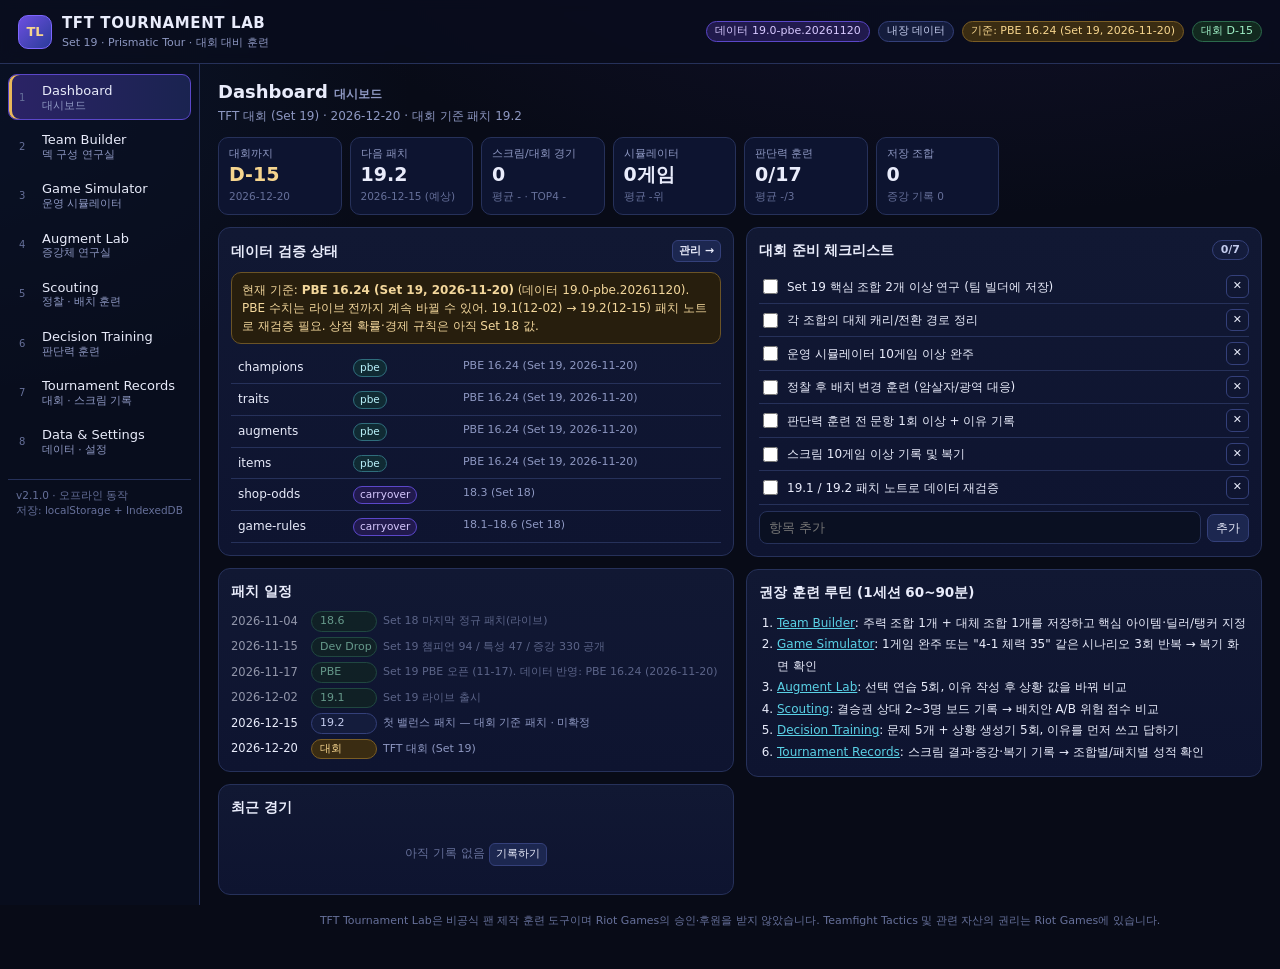
==== index.html @ d7beae6e "Add TFT Tournament Lab (Set 19) as an installable PWA Offline-first practice suite for a late-Decemb" ====
<!doctype html>
<html lang="ko">
<head>
<meta charset="utf-8" />
<meta name="viewport" content="width=device-width,initial-scale=1" />
<meta name="theme-color" content="#080b17" />
<meta name="description" content="TFT Set 19 Prismatic Tour 대회 대비 개인 훈련 프로그램 — 팀 빌더, 운영 시뮬레이터, 증강 연구, 정찰, 판단력 훈련, 대회 기록" />
<title>TFT Tournament Lab · Set 19</title>
<link rel="manifest" href="manifest.webmanifest" />
<link rel="icon" type="image/png" sizes="32x32" href="icons/favicon-32.png" />
<link rel="icon" type="image/png" sizes="192x192" href="icons/icon-192.png" />
<link rel="apple-touch-icon" href="icons/apple-touch-icon.png" />
<meta name="mobile-web-app-capable" content="yes" />
<meta name="apple-mobile-web-app-capable" content="yes" />
<meta name="apple-mobile-web-app-status-bar-style" content="black-translucent" />
<meta name="apple-mobile-web-app-title" content="TFT Lab" />
<meta name="application-name" content="TFT Lab" />
<link rel="stylesheet" href="css/app.css" />
</head>
<body>
<header class="app-header">
  <div class="brand"><div class="logo">TL</div><div><h1>TFT TOURNAMENT LAB</h1><small>Set 19 · Prismatic Tour · 대회 대비 훈련</small></div></div>
  <div class="row nw" style="gap:8px"><div class="hdr-status" id="hdrStatus"></div><button class="sm gold hide" id="installBtn" title="홈 화면/데스크톱에 앱으로 설치">⬇ 앱 설치</button></div>
</header>
<div class="layout-root">
  <nav class="side" id="nav" aria-label="주요 메뉴">
    <button data-view="dashboard" class="active"><span class="n">1</span><span class="t">Dashboard<small>대시보드</small></span></button>
    <button data-view="builder"><span class="n">2</span><span class="t">Team Builder<small>덱 구성 연구실</small></span></button>
    <button data-view="sim"><span class="n">3</span><span class="t">Game Simulator<small>운영 시뮬레이터</small></span></button>
    <button data-view="augments"><span class="n">4</span><span class="t">Augment Lab<small>증강체 연구실</small></span></button>
    <button data-view="scout"><span class="n">5</span><span class="t">Scouting<small>정찰 · 배치 훈련</small></span></button>
    <button data-view="drill"><span class="n">6</span><span class="t">Decision Training<small>판단력 훈련</small></span></button>
    <button data-view="records"><span class="n">7</span><span class="t">Tournament Records<small>대회 · 스크림 기록</small></span></button>
    <button data-view="settings"><span class="n">8</span><span class="t">Data &amp; Settings<small>데이터 · 설정</small></span></button>
    <div class="navfoot" id="navFoot"></div>
  </nav>
  <main id="main">
    <noscript><div class="notice red">이 프로그램은 JavaScript가 필요해. 브라우저에서 JavaScript를 켜 줘.</div></noscript>
    <div id="bootMsg" class="notice blue">데이터를 불러오는 중…</div>
    <section id="view-dashboard" class="view active"></section>
    <section id="view-builder" class="view"></section>
    <section id="view-sim" class="view"></section>
    <section id="view-augments" class="view"></section>
    <section id="view-scout" class="view"></section>
    <section id="view-drill" class="view"></section>
    <section id="view-records" class="view"></section>
    <section id="view-settings" class="view"></section>
    <footer class="foot">TFT Tournament Lab은 비공식 팬 제작 훈련 도구이며 Riot Games의 승인·후원을 받지 않았습니다. Teamfight Tactics 및 관련 자산의 권리는 Riot Games에 있습니다.</footer>
  </main>
</div>
<div class="modal-back" id="modal" role="dialog" aria-modal="true" aria-labelledby="modalTitle">
  <div class="modal"><div class="row between"><h3 id="modalTitle">안내</h3><button class="sm" id="modalClose" aria-label="닫기">닫기</button></div><div id="modalBody" style="margin-top:10px"></div><div id="modalFoot" class="row" style="justify-content:flex-end;margin-top:12px"></div></div>
</div>
<div id="toasts" aria-live="polite"></div>
<script src="data/bundle.js"></script>
<script src="js/core.js"></script>
<script src="js/dashboard.js"></script>
<script src="js/builder.js"></script>
<script src="js/sim.js"></script>
<script src="js/augments.js"></script>
<script src="js/scout.js"></script>
<script src="js/drill.js"></script>
<script src="js/records.js"></script>
<script src="js/settings.js"></script>
<script src="js/app.js"></script>
</body>
</html>
---- css/app.css ----
/* TFT Tournament Lab · Set 19 — dark navy/purple, gold accent. No external fonts (offline). */
:root{
  --bg:#080b17;--bg2:#0d1226;--panel:#111833;--panel2:#16203f;--panel3:#1c2750;
  --line:#26315a;--line2:#34407a;--text:#e9ecfb;--muted:#8e98c2;--dim:#66709a;
  --gold:#e8b85a;--gold2:#f6d58e;--goldbg:#3a2c12;--purple:#9b7cff;--purple2:#6d4fe0;--cyan:#5ad1e6;
  --green:#5fd39a;--red:#f07a87;--orange:#f2a65a;
  --bronze:#b07a4a;--silver:#a9b6cc;--tgold:#e8b85a;--prism:#c79bff;
  --c1:#9aa4b8;--c2:#3fbf75;--c3:#3d8fe0;--c4:#b05ce8;--c5:#e8b85a;--c7:#ff6f91;
  --radius:12px;--shadow:0 10px 30px #0008;
}
*{box-sizing:border-box}
html,body{margin:0}
body{background:radial-gradient(1200px 600px at 75% -15%,#2a1f5a55 0%,transparent 60%),radial-gradient(900px 500px at -10% 10%,#14306055 0%,transparent 60%),var(--bg);color:var(--text);font:13px/1.5 system-ui,-apple-system,"Segoe UI","Malgun Gothic","Apple SD Gothic Neo","Noto Sans KR",sans-serif;min-height:100vh}
a{color:var(--cyan)}
button,input,select,textarea{font:inherit;color:inherit}
button{cursor:pointer;border:1px solid var(--line2);background:var(--panel3);color:var(--text);padding:7px 11px;border-radius:9px;transition:background .12s,border-color .12s}
button:hover{border-color:#5a68b0;background:#24305e}
button:focus-visible,input:focus-visible,select:focus-visible,textarea:focus-visible,.hex:focus-visible{outline:2px solid var(--cyan);outline-offset:1px}
button.primary{background:linear-gradient(135deg,#5b3fd0,#3a4ab8);border-color:#7d66ff}
button.gold{background:linear-gradient(135deg,#8a6420,#b48a30);border-color:#d6aa55;color:#fff6dc}
button.danger{background:#3a1a28;border-color:#7a3448;color:#ffc2cb}
button.ghost{background:transparent}
button.sm{padding:4px 8px;font-size:12px;border-radius:7px}
button.xs{padding:2px 6px;font-size:11px;border-radius:6px}
button:disabled{opacity:.4;cursor:not-allowed}
button.on{border-color:var(--gold);color:var(--gold2);background:var(--goldbg)}
input,select,textarea{background:#0a1022;border:1px solid var(--line);border-radius:8px;padding:6px 9px;min-width:0}
input[type=checkbox],input[type=radio]{width:15px;height:15px;accent-color:var(--purple)}
textarea{width:100%;resize:vertical}
label{color:var(--muted);font-size:12px}
h1,h2,h3,h4{margin:0}
.app-header{display:flex;align-items:center;justify-content:space-between;gap:12px;padding:12px 18px;border-bottom:1px solid var(--line);background:#090d1dcc;position:sticky;top:0;z-index:20;backdrop-filter:blur(6px)}
.brand{display:flex;align-items:center;gap:10px}
.brand .logo{width:34px;height:34px;border-radius:10px;background:linear-gradient(135deg,var(--purple2),#2a3c9a);display:grid;place-items:center;font-weight:800;color:var(--gold2);border:1px solid #7d66ff}
.brand h1{font-size:15px;letter-spacing:.04em}
.brand small{display:block;color:var(--muted);font-size:11px}
.hdr-status{display:flex;gap:8px;align-items:center;flex-wrap:wrap;justify-content:flex-end}
.layout-root{display:grid;grid-template-columns:200px minmax(0,1fr);min-height:calc(100vh - 59px)}
nav.side{border-right:1px solid var(--line);padding:10px 8px;background:#0a0f22aa;position:sticky;top:59px;height:calc(100vh - 59px);overflow:auto}
nav.side button{display:flex;width:100%;text-align:left;align-items:center;gap:9px;background:transparent;border:1px solid transparent;margin-bottom:3px;padding:8px 10px}
nav.side button .n{font-size:10px;color:var(--dim);width:14px}
nav.side button .t{display:flex;flex-direction:column;line-height:1.2}
nav.side button .t small{color:var(--muted);font-size:10.5px}
nav.side button.active{background:linear-gradient(90deg,#2b2366,#1a2350);border-color:#5b47c9;box-shadow:inset 3px 0 var(--gold)}
nav.side .navfoot{margin-top:14px;padding:8px;font-size:10.5px;color:var(--dim);border-top:1px solid var(--line)}
main{padding:14px 18px 40px;min-width:0}
.view{display:none}.view.active{display:block}
.view-head{display:flex;align-items:flex-end;justify-content:space-between;gap:10px;margin-bottom:12px;flex-wrap:wrap}
.view-head h2{font-size:18px}
.view-head p{margin:2px 0 0;color:var(--muted);font-size:12px}
.grid{display:grid;gap:12px}
.g2{grid-template-columns:repeat(2,minmax(0,1fr))}
.g3{grid-template-columns:repeat(3,minmax(0,1fr))}
.g4{grid-template-columns:repeat(4,minmax(0,1fr))}
.split{display:grid;gap:12px;grid-template-columns:minmax(0,1fr) 340px}
.split-l{display:grid;gap:12px;grid-template-columns:330px minmax(0,1fr)}
.split3{display:grid;gap:12px;grid-template-columns:300px minmax(0,1fr) 300px}
.panel{background:linear-gradient(180deg,var(--panel),#0e1430);border:1px solid var(--line);border-radius:var(--radius);padding:12px;min-width:0}
.panel>h3,.ph{font-size:13.5px;margin:0 0 10px;display:flex;align-items:center;justify-content:space-between;gap:8px;flex-wrap:wrap}
.panel h4{font-size:12.5px;margin:10px 0 6px;color:var(--gold2)}
.row{display:flex;align-items:center;gap:6px;flex-wrap:wrap}
.row.nw{flex-wrap:nowrap}
.between{justify-content:space-between}
.col{display:flex;flex-direction:column;gap:6px}
.field{display:flex;flex-direction:column;gap:3px;min-width:0}
.field input,.field select{width:100%}
.fgrid{display:grid;gap:8px;grid-template-columns:repeat(auto-fill,minmax(120px,1fr))}
.muted{color:var(--muted)}.dim{color:var(--dim)}.tiny{font-size:11px;color:var(--muted)}.small{font-size:12px}
.gold-t{color:var(--gold2)}.green-t{color:var(--green)}.red-t{color:var(--red)}.purple-t{color:var(--purple)}
.divider{height:1px;background:var(--line);margin:10px 0}
.pill{display:inline-flex;align-items:center;gap:4px;border:1px solid var(--line2);background:#141c3c;color:#c3cbec;border-radius:99px;padding:1px 8px;font-size:11px;white-space:nowrap}
.pill.gold{color:var(--gold2);border-color:#7a5d24;background:var(--goldbg)}
.pill.green{color:#9ff0c6;border-color:#2c6a4c;background:#12291f}
.pill.red{color:#ffb8c1;border-color:#713446;background:#2b1420}
.pill.purple{color:#d7c9ff;border-color:#5b47c9;background:#211a4d}
.pill.cyan{color:#b9f1fa;border-color:#2f6d7c;background:#102a33}
.st{font-size:10.5px;padding:0 6px}
.st-live{color:#9ff0c6;border-color:#2c6a4c;background:#12291f}
.st-pbe{color:#b9f1fa;border-color:#2f6d7c;background:#102a33}
.st-preview{color:#ffd99a;border-color:#7a5d24;background:#33270f}
.st-carryover{color:#d7c9ff;border-color:#5b47c9;background:#211a4d}
.st-training-model{color:#c3cbec;border-color:#4a557f;background:#1a2142}
.st-unverified{color:#ffb8c1;border-color:#713446;background:#2b1420}
.notice{border:1px solid #6b5426;background:#271e0d;color:#f3d79c;border-radius:10px;padding:8px 10px;font-size:12px}
.notice.blue{border-color:#2f5878;background:#0f2133;color:#b5e2f5}
.notice.purple{border-color:#4a3aa0;background:#18143a;color:#d4c8ff}
.notice.red{border-color:#713446;background:#2b1420;color:#ffc6ce}
.notice.green{border-color:#2c6a4c;background:#10261c;color:#b6f0d1}
.kpis{display:grid;gap:8px;grid-template-columns:repeat(auto-fill,minmax(118px,1fr))}
.kpi{background:#0d1430;border:1px solid var(--line);border-radius:10px;padding:8px 10px;min-width:0}
.kpi span{font-size:11px;color:var(--muted);display:block}
.kpi b{font-size:19px;display:block;line-height:1.25;white-space:nowrap;overflow:hidden;text-overflow:ellipsis}
.kpi b.gold-t{color:var(--gold2)}
.kpi small{font-size:10.5px;color:var(--dim)}
.table{width:100%;border-collapse:collapse;font-size:12px}
.table th,.table td{border-bottom:1px solid var(--line);padding:6px 7px;text-align:left;vertical-align:top}
.table th{color:var(--muted);font-weight:600;position:sticky;top:0;background:#10173a}
.table tr:hover td{background:#141d44}
.scroll{overflow:auto}
.empty{color:var(--dim);text-align:center;padding:16px;font-size:12px}
.tabs-mini{display:flex;gap:4px;flex-wrap:wrap;margin-bottom:8px}
.tabs-mini button{padding:4px 10px;font-size:12px;background:#10173a}
.tabs-mini button.active{border-color:var(--gold);color:var(--gold2);background:var(--goldbg)}
/* cost colors */
.cost-1{--cc:var(--c1)}.cost-2{--cc:var(--c2)}.cost-3{--cc:var(--c3)}.cost-4{--cc:var(--c4)}.cost-5{--cc:var(--c5)}.cost-7{--cc:var(--c7)}
/* roster */
.roster-tools{display:grid;gap:6px;grid-template-columns:1fr 1fr;margin-bottom:8px}
.roster-tools input{grid-column:1/-1}
.roster{display:grid;gap:5px;grid-template-columns:repeat(auto-fill,minmax(96px,1fr));max-height:520px;overflow:auto;padding:2px;align-content:start}
.ch{position:relative;text-align:left;padding:5px 6px;border-radius:8px;border:1px solid #2a3462;border-left:3px solid var(--cc,#556);background:#10183a;min-height:52px;display:flex;flex-direction:column;gap:1px;user-select:none}
.ch:hover{background:#18224d}
.ch .nm{font-weight:700;font-size:11.5px;line-height:1.2}
.ch .ko{font-size:10px;color:var(--muted)}
.ch .tr{font-size:9.5px;color:#9aa6d6;line-height:1.2}
.ch .cs{position:absolute;right:5px;top:4px;font-size:10px;color:var(--cc);font-weight:700}
.ch .lk{font-size:9.5px;color:var(--gold)}
.ch.locked{opacity:.55}
.ch.sel{outline:2px solid var(--cyan)}
/* hex board */
.board{display:grid;grid-template-columns:repeat(15,minmax(0,1fr));gap:4px 3px;padding:10px 8px;border-radius:12px;background:linear-gradient(160deg,#141d45,#0c1230);border:1px solid var(--line2);user-select:none}
.board.enemy{background:linear-gradient(160deg,#2a1433,#140c26);border-color:#5a2e5c}
.hex{grid-column:span 2;aspect-ratio:1/1.08;clip-path:polygon(50% 0,100% 25%,100% 75%,50% 100%,0 75%,0 25%);background:#1e2a5a;display:flex;flex-direction:column;align-items:center;justify-content:center;position:relative;cursor:pointer;padding:6% 4%;min-width:0;border:none;border-radius:0;text-align:center;color:var(--text)}
.hex:hover{background:#2a3a78}
.hex.r-odd{}
.hex.occ{background:linear-gradient(160deg,color-mix(in srgb,var(--cc) 55%,#1a2350),#151d44)}
.board.enemy .hex{background:#3a1d4a}
.board.enemy .hex.occ{background:linear-gradient(160deg,color-mix(in srgb,var(--cc) 50%,#3a1640),#25122f)}
.hex.drop{background:#3d4fa0 !important}
.hex.sel{background:linear-gradient(160deg,#5ad1e6aa,#1d3a60) !important}
.hex.threat{box-shadow:none;background:linear-gradient(160deg,#7a2333,#3a1222) !important}
.hex.warn{background:linear-gradient(160deg,#7a5a20,#3a2a10) !important}
.hex .hn{font-size:clamp(7px,0.75vw,11px);font-weight:700;line-height:1.05;overflow-wrap:anywhere;max-width:100%}
.hex .hs{font-size:clamp(7px,0.7vw,10px);color:var(--gold2);line-height:1}
.hex .hi{display:flex;gap:1px;margin-top:1px}
.hex .hi i{display:block;width:clamp(5px,.6vw,8px);height:clamp(5px,.6vw,8px);border-radius:2px;background:var(--gold)}
.hex .hi i.cmp{background:#8e98c2}
.hex .hi i.emb{background:var(--purple)}
.hex .role{position:absolute;top:14%;font-size:8px;line-height:1}
.hex .pos{position:absolute;bottom:9%;font-size:7px;color:#7380b8}
.hex.empty .pos{position:static}
.hex.cap-over{background:#4a1e2a}
.hexrow-spacer{grid-column:span 1}
.bench{display:grid;grid-template-columns:repeat(9,minmax(0,1fr));gap:4px;margin-top:8px}
.slot{min-height:46px;border:1px dashed #34407a;border-radius:8px;background:#0c1330;display:flex;flex-direction:column;align-items:center;justify-content:center;font-size:10px;padding:2px;cursor:pointer;text-align:center;position:relative;color:var(--text)}
.slot.occ{border-style:solid;border-left:3px solid var(--cc);background:#141d44}
.slot.drop{background:#26346e}
.slot.sel{outline:2px solid var(--cyan)}
.slot .hn{font-weight:700;font-size:10px;line-height:1.1;overflow-wrap:anywhere}
.slot .hs{color:var(--gold2);font-size:9px}
.itembench{display:flex;flex-wrap:wrap;gap:4px}
.itm{display:inline-flex;align-items:center;gap:4px;border:1px solid #4a557f;background:#151e44;border-radius:7px;padding:3px 6px;font-size:11px;cursor:grab;user-select:none}
.itm.completed{border-color:#7a5d24;background:#2a2112;color:var(--gold2)}
.itm.special{border-color:#2f6d7c;background:#102a33}
.itm.emblem{border-color:#5b47c9;background:#211a4d;color:#d7c9ff}
.itm.sel{outline:2px solid var(--cyan)}
/* traits */
.traits{display:flex;flex-direction:column;gap:4px}
.trait{display:grid;grid-template-columns:34px minmax(0,1fr);gap:7px;align-items:center;padding:4px 6px;border-radius:8px;background:#0d1430;border:1px solid var(--line);font-size:11.5px}
.trait .badge{width:34px;height:30px;clip-path:polygon(25% 0,75% 0,100% 50%,75% 100%,25% 100%,0 50%);display:grid;place-items:center;font-weight:800;font-size:12px;background:#222b52;color:#7f8ab8}
.trait.t-bronze .badge{background:linear-gradient(135deg,#8a5a32,#5a3a20);color:#ffe2c6}
.trait.t-silver .badge{background:linear-gradient(135deg,#9aa7bd,#5d6880);color:#0b1020}
.trait.t-gold .badge{background:linear-gradient(135deg,#f0c76a,#a8781f);color:#2a1a00}
.trait.t-prism .badge{background:linear-gradient(135deg,#ffb3f0,#9b7cff,#5ad1e6);color:#170b2a}
.trait.t-unique .badge{background:linear-gradient(135deg,#e8b85a,#9b7cff);color:#170b2a}
.trait.inactive{opacity:.6}
.trait .tn{font-weight:700;display:flex;gap:5px;align-items:center;flex-wrap:wrap}
.trait .bps{display:flex;gap:3px;flex-wrap:wrap;margin-top:1px}
.trait .bps span{font-size:10px;padding:0 4px;border-radius:4px;background:#1b2350;color:#7f8ab8}
.trait .bps span.hit{background:#3a2c12;color:var(--gold2)}
.trait .bps span.next{outline:1px dashed var(--gold)}
/* shop */
.shop{display:grid;grid-template-columns:repeat(5,minmax(0,1fr));gap:6px}
.card{border:1px solid #2e3a72;border-top:3px solid var(--cc,#556);border-radius:9px;background:#10183a;padding:6px;display:flex;flex-direction:column;gap:2px;min-height:84px;text-align:left;cursor:pointer;color:var(--text)}
.card:hover{background:#18234f}
.card.empty{opacity:.35;cursor:default}
.card .nm{font-weight:700;font-size:12px}
.card .tr{font-size:10px;color:#9aa6d6;line-height:1.2}
.card .pr{margin-top:auto;font-size:11px;color:var(--gold2);display:flex;justify-content:space-between}
.card.owned{box-shadow:inset 0 0 0 1px var(--gold)}
/* sim hud */
.hud{display:grid;grid-template-columns:repeat(7,minmax(0,1fr));gap:6px}
.hud .kpi b{font-size:17px}
.xpbar{height:6px;border-radius:4px;background:#1b2350;overflow:hidden;margin-top:3px}
.xpbar i{display:block;height:100%;background:linear-gradient(90deg,var(--purple),var(--cyan))}
.roundtrack{display:flex;gap:3px;flex-wrap:wrap}
.roundtrack span{font-size:10px;padding:1px 5px;border-radius:5px;background:#141c3c;color:var(--dim);border:1px solid transparent}
.roundtrack span.cur{border-color:var(--gold);color:var(--gold2);background:var(--goldbg)}
.roundtrack span.done.w{color:#9ff0c6}
.roundtrack span.done.l{color:#ffb8c1}
.log{max-height:260px;overflow:auto;font-size:11.5px}
.log div{padding:3px 2px;border-bottom:1px solid #1d2650;display:flex;gap:6px}
.log div b{color:var(--gold2);font-weight:600;min-width:30px}
.choice{display:block;width:100%;text-align:left;margin:5px 0;background:#121a40;white-space:normal}
.choice.picked{border-color:var(--cyan)}
.choice.s3{border-color:#3a9a6c;background:#10291e}
.choice.s2{border-color:#5a8a4a;background:#15261a}
.choice.s1{border-color:#8a6a2a;background:#2a2112}
.choice.s0{border-color:#8a3446;background:#2b1420}
.feedback{padding:8px;border-radius:8px;margin-top:6px;font-size:12px;background:#0d1430;border:1px solid var(--line)}
.aug{border:1px solid var(--line);border-radius:10px;padding:8px;background:#0e1534;display:flex;flex-direction:column;gap:3px;text-align:left;color:var(--text);white-space:normal}
.aug.Silver{border-left:3px solid var(--silver)}.aug.Gold{border-left:3px solid var(--tgold)}.aug.Prismatic{border-left:3px solid var(--prism)}
.aug .an{font-weight:700}
.aug.sel{outline:2px solid var(--cyan)}
.tier-Silver{color:var(--silver)}.tier-Gold{color:var(--tgold)}.tier-Prismatic{color:var(--prism)}
.bar{height:7px;border-radius:4px;background:#1b2350;overflow:hidden}
.bar i{display:block;height:100%;background:var(--gold)}
.modal-back{position:fixed;inset:0;background:#02040bcc;display:none;align-items:center;justify-content:center;padding:14px;z-index:100}
.modal-back.show{display:flex}
.modal{width:min(720px,100%);max-height:88vh;overflow:auto;background:var(--panel);border:1px solid var(--line2);border-radius:14px;padding:14px;box-shadow:var(--shadow)}
.modal pre{white-space:pre-wrap;background:#0a1022;border-radius:8px;padding:8px;font-size:11px;max-height:300px;overflow:auto}
#toasts{position:fixed;right:14px;bottom:14px;display:flex;flex-direction:column;gap:6px;z-index:200}
.toast{background:#1a2350;border:1px solid var(--line2);border-left:3px solid var(--gold);border-radius:9px;padding:8px 12px;font-size:12px;max-width:340px;box-shadow:var(--shadow)}
.toast.err{border-left-color:var(--red)}.toast.ok{border-left-color:var(--green)}
.spark{width:100%;height:70px;display:block}
.timeline{display:flex;flex-direction:column;gap:5px}
.timeline div{display:grid;grid-template-columns:74px 66px minmax(0,1fr);gap:6px;font-size:11.5px;align-items:center}
.timeline .past{opacity:.6}
.chips{display:flex;flex-wrap:wrap;gap:3px}
.chip{font-size:10.5px;padding:1px 6px;border-radius:5px;background:#1b2350;color:#b8c1ea;border:1px solid transparent;cursor:pointer}
.chip.on{border-color:var(--gold);color:var(--gold2);background:var(--goldbg)}
details{border:1px solid var(--line);border-radius:9px;padding:6px 9px;background:#0d1430;margin-top:6px}
details summary{cursor:pointer;font-weight:600;font-size:12px}
.kbd{display:inline-block;border:1px solid #4a557f;border-bottom-width:2px;border-radius:4px;padding:0 5px;font-size:10.5px;color:#c3cbec;background:#141c3c}
.legend{display:flex;gap:10px;flex-wrap:wrap;font-size:11px;color:var(--muted)}
.legend i{display:inline-block;width:10px;height:10px;border-radius:3px;margin-right:4px;vertical-align:-1px}
.mini-board{display:grid;grid-template-columns:repeat(15,minmax(0,1fr));gap:2px 1px}
.mini-board .hex{padding:2px}
.mini-board .hex .hn{font-size:7.5px}
.mini-board .hex .hs,.mini-board .hex .pos{display:none}
.hex.moved{background:linear-gradient(160deg,#5ad1e688,#1a2350) !important}
.foot{color:var(--dim);font-size:11px;text-align:center;margin-top:18px}
.hide{display:none !important}
.sticky-top{position:sticky;top:70px}
@media (max-width:1280px){.split3{grid-template-columns:270px minmax(0,1fr)}.split3>:last-child{grid-column:1/-1}}
@media (max-width:1100px){.split,.split-l{grid-template-columns:minmax(0,1fr)}.g4{grid-template-columns:repeat(2,minmax(0,1fr))}.hud{grid-template-columns:repeat(4,minmax(0,1fr))}}
@media (max-width:860px){.layout-root{grid-template-columns:minmax(0,1fr)}nav.side{position:sticky;top:59px;height:auto;display:flex;overflow-x:auto;gap:4px;z-index:15;border-right:none;border-bottom:1px solid var(--line);padding:6px}nav.side button{width:auto;flex:none;margin:0;padding:6px 9px}nav.side button .t small,nav.side button .n,nav.side .navfoot{display:none}.split3{grid-template-columns:minmax(0,1fr)}.g2,.g3{grid-template-columns:minmax(0,1fr)}.hdr-status .pill:not(.keep){display:none}}
@media (max-width:560px){.brand small{display:none}.brand h1{font-size:13px}.brand .logo{width:28px;height:28px}main{padding:10px 10px 30px}.app-header{padding:8px 10px}.g4{grid-template-columns:repeat(2,minmax(0,1fr))}.shop{grid-template-columns:repeat(3,minmax(0,1fr))}.hud{grid-template-columns:repeat(3,minmax(0,1fr))}.bench{grid-template-columns:repeat(5,minmax(0,1fr))}.board{padding:6px 3px;gap:2px 1px}.hex .hi,.hex .pos{display:none}.roster{grid-template-columns:repeat(auto-fill,minmax(84px,1fr))}}
@media print{nav.side,.app-header{display:none}.layout-root{display:block}}
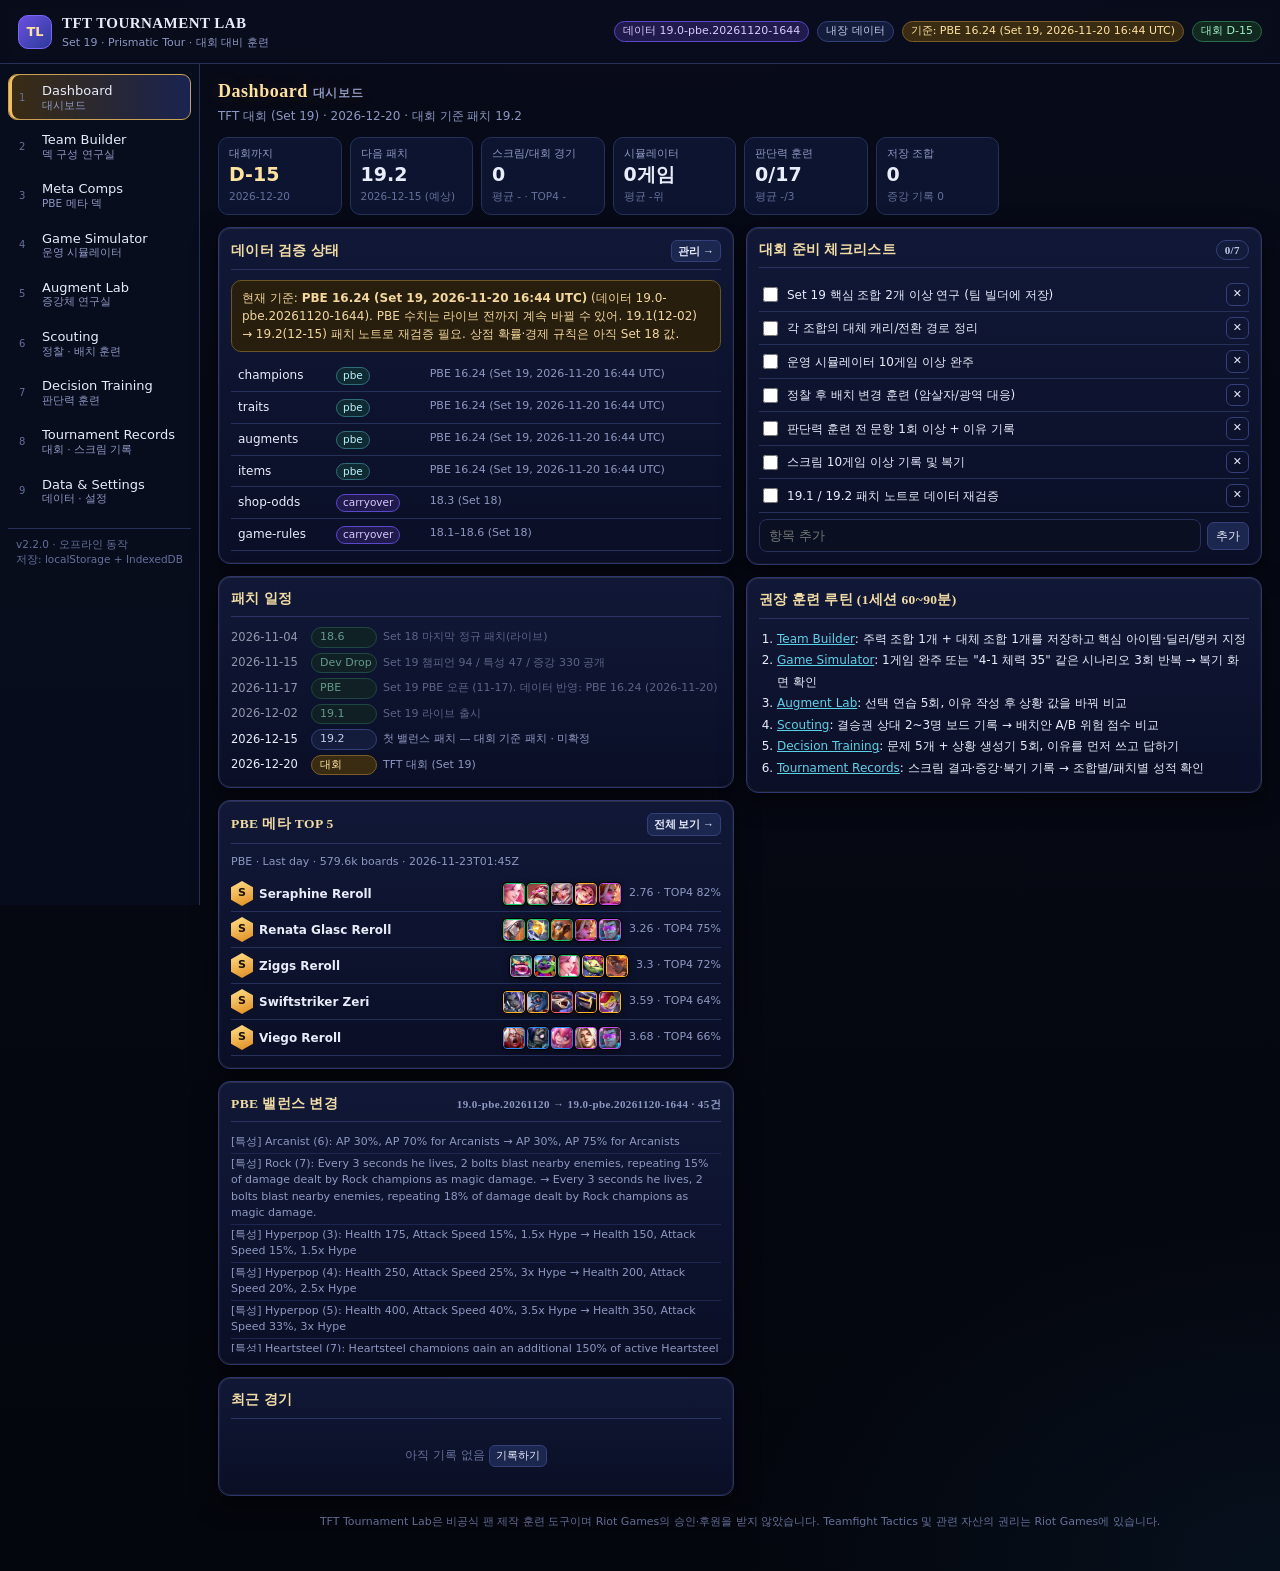
==== commit 77fbe6a6: "In-game style UI, PBE meta comps, refreshed PBE data (v2.2.0) - In-game visuals: Set 19 champion por" ====
--- a/index.html
+++ b/index.html
@@ -26,12 +26,13 @@
   <nav class="side" id="nav" aria-label="주요 메뉴">
     <button data-view="dashboard" class="active"><span class="n">1</span><span class="t">Dashboard<small>대시보드</small></span></button>
     <button data-view="builder"><span class="n">2</span><span class="t">Team Builder<small>덱 구성 연구실</small></span></button>
-    <button data-view="sim"><span class="n">3</span><span class="t">Game Simulator<small>운영 시뮬레이터</small></span></button>
-    <button data-view="augments"><span class="n">4</span><span class="t">Augment Lab<small>증강체 연구실</small></span></button>
-    <button data-view="scout"><span class="n">5</span><span class="t">Scouting<small>정찰 · 배치 훈련</small></span></button>
-    <button data-view="drill"><span class="n">6</span><span class="t">Decision Training<small>판단력 훈련</small></span></button>
-    <button data-view="records"><span class="n">7</span><span class="t">Tournament Records<small>대회 · 스크림 기록</small></span></button>
-    <button data-view="settings"><span class="n">8</span><span class="t">Data &amp; Settings<small>데이터 · 설정</small></span></button>
+    <button data-view="meta"><span class="n">3</span><span class="t">Meta Comps<small>PBE 메타 덱</small></span></button>
+    <button data-view="sim"><span class="n">4</span><span class="t">Game Simulator<small>운영 시뮬레이터</small></span></button>
+    <button data-view="augments"><span class="n">5</span><span class="t">Augment Lab<small>증강체 연구실</small></span></button>
+    <button data-view="scout"><span class="n">6</span><span class="t">Scouting<small>정찰 · 배치 훈련</small></span></button>
+    <button data-view="drill"><span class="n">7</span><span class="t">Decision Training<small>판단력 훈련</small></span></button>
+    <button data-view="records"><span class="n">8</span><span class="t">Tournament Records<small>대회 · 스크림 기록</small></span></button>
+    <button data-view="settings"><span class="n">9</span><span class="t">Data &amp; Settings<small>데이터 · 설정</small></span></button>
     <div class="navfoot" id="navFoot"></div>
   </nav>
   <main id="main">
@@ -39,6 +40,7 @@
     <div id="bootMsg" class="notice blue">데이터를 불러오는 중…</div>
     <section id="view-dashboard" class="view active"></section>
     <section id="view-builder" class="view"></section>
+    <section id="view-meta" class="view"></section>
     <section id="view-sim" class="view"></section>
     <section id="view-augments" class="view"></section>
     <section id="view-scout" class="view"></section>
@@ -53,9 +55,11 @@
 </div>
 <div id="toasts" aria-live="polite"></div>
 <script src="data/bundle.js"></script>
+<script src="assets/index.js"></script>
 <script src="js/core.js"></script>
 <script src="js/dashboard.js"></script>
 <script src="js/builder.js"></script>
+<script src="js/meta.js"></script>
 <script src="js/sim.js"></script>
 <script src="js/augments.js"></script>
 <script src="js/scout.js"></script>
--- a/css/app.css
+++ b/css/app.css
@@ -236,3 +236,159 @@
 @media (max-width:860px){.layout-root{grid-template-columns:minmax(0,1fr)}nav.side{position:sticky;top:59px;height:auto;display:flex;overflow-x:auto;gap:4px;z-index:15;border-right:none;border-bottom:1px solid var(--line);padding:6px}nav.side button{width:auto;flex:none;margin:0;padding:6px 9px}nav.side button .t small,nav.side button .n,nav.side .navfoot{display:none}.split3{grid-template-columns:minmax(0,1fr)}.g2,.g3{grid-template-columns:minmax(0,1fr)}.hdr-status .pill:not(.keep){display:none}}
 @media (max-width:560px){.brand small{display:none}.brand h1{font-size:13px}.brand .logo{width:28px;height:28px}main{padding:10px 10px 30px}.app-header{padding:8px 10px}.g4{grid-template-columns:repeat(2,minmax(0,1fr))}.shop{grid-template-columns:repeat(3,minmax(0,1fr))}.hud{grid-template-columns:repeat(3,minmax(0,1fr))}.bench{grid-template-columns:repeat(5,minmax(0,1fr))}.board{padding:6px 3px;gap:2px 1px}.hex .hi,.hex .pos{display:none}.roster{grid-template-columns:repeat(auto-fill,minmax(84px,1fr))}}
 @media print{nav.side,.app-header{display:none}.layout-root{display:block}}
+
+/* =====================================================================
+   IN-GAME THEME (v2.2) — TFT-like visuals: portraits, cost frames, hex art tiles,
+   tilted arena board, trait tracker badges, shop cards, gold coin, item icons.
+   ===================================================================== */
+:root{--c1:#9aa3b5;--c2:#1fc56b;--c3:#2a8bff;--c4:#c44ff0;--c5:#ffb52e;--c7:#ff5a7a;
+  --gold:#f0c060;--gold2:#ffe2a0;--panel:#0f1530;--bg:#05070f;
+  --frame:linear-gradient(180deg,#c9a055,#7b5a24);--frameDim:#3a3018}
+body{background:radial-gradient(1300px 700px at 50% -20%,#2a1d5f66 0%,transparent 60%),radial-gradient(900px 600px at 100% 100%,#0e3a5a33 0%,transparent 60%),linear-gradient(180deg,#070a18,#04060d);}
+h2,.brand h1,.panel>h3,.ph{font-family:"Palatino Linotype","Book Antiqua",Georgia,"Noto Serif KR",serif;letter-spacing:.03em}
+.view-head h2{color:var(--gold2);text-shadow:0 1px 0 #000,0 0 18px #f0c06033}
+.panel{background:linear-gradient(180deg,#121a3aee,#0b1028ee);border:1px solid #2c3770;box-shadow:inset 0 1px 0 #ffffff0d,0 8px 24px #0008;position:relative}
+.panel::before{content:"";position:absolute;inset:0;border-radius:inherit;pointer-events:none;box-shadow:inset 0 0 0 1px #c9a05514}
+.panel>h3{color:#f2dca6;border-bottom:1px solid #2a3364;padding-bottom:7px}
+button.primary{background:linear-gradient(180deg,#2f7fc9,#1c4f94);border-color:#69b4ff;box-shadow:inset 0 1px 0 #ffffff33}
+button.gold{background:linear-gradient(180deg,#d9a548,#8f6420);border-color:#ffd889;color:#1e1404;font-weight:700;text-shadow:0 1px 0 #ffe7b066}
+nav.side button.active{background:linear-gradient(90deg,#3a2c12,#1a2350);border-color:#c9a055;box-shadow:inset 3px 0 var(--gold)}
+/* portraits */
+.cp{display:inline-block;width:44px;height:44px;border-radius:6px;object-fit:cover;border:2px solid var(--cc,#556);box-shadow:0 0 0 1px #000,0 2px 6px #0008;background:#111;flex:none}
+.cpf{display:inline-grid;place-items:center;font-weight:800;color:#fff;background:linear-gradient(160deg,color-mix(in srgb,var(--cc) 60%,#000),#0b0f20);font-size:12px}
+.ii{display:inline-block;width:18px;height:18px;border-radius:3px;border:1px solid #000;box-shadow:0 0 0 1px #c9a05566;background:#111;object-fit:cover;flex:none}
+.iif{display:inline-grid;place-items:center;font-size:8px;font-weight:700;color:#ffe2a0;background:#2a2112}
+.ii.emblem{box-shadow:0 0 0 1px #9b7cff}
+.ti{display:inline-grid;place-items:center;width:22px;height:24px;clip-path:polygon(50% 0,100% 25%,100% 75%,50% 100%,0 75%,0 25%);background:#1b2142;flex:none}
+.ti img{width:68%;height:68%;filter:brightness(0) invert(.75)}
+.ti b{font-size:8px;color:#aab}
+.ti.xs{width:14px;height:16px}
+.ti.t-bronze{background:linear-gradient(160deg,#c98a52,#6b4220)}.ti.t-silver{background:linear-gradient(160deg,#dfe7f2,#7d8aa3)}
+.ti.t-gold{background:linear-gradient(160deg,#ffe08a,#b9801d)}.ti.t-prism{background:linear-gradient(160deg,#ffc2f2,#a07cff 45%,#5fe1f0)}.ti.t-unique{background:linear-gradient(160deg,#ffcf6e,#d04fe0)}
+.ti.t-bronze img,.ti.t-silver img,.ti.t-gold img,.ti.t-prism img,.ti.t-unique img{filter:brightness(0) opacity(.85)}
+.stars{color:var(--gold2);text-shadow:0 0 4px #000,0 1px 0 #000;letter-spacing:-1px}
+.stars.s3{color:#ffd24a}
+.coin{display:inline-flex;align-items:center;gap:3px;font-weight:800;color:#ffe2a0}
+.coin i{display:inline-block;width:12px;height:12px;border-radius:50%;background:radial-gradient(circle at 35% 30%,#fff3b8,#f0b93a 45%,#a56b10);box-shadow:0 0 0 1px #5a3a08}
+/* roster cards */
+.roster{grid-template-columns:repeat(auto-fill,minmax(128px,1fr))}
+.ch{flex-direction:row;align-items:center;gap:7px;padding:5px;border-left:none;border:1px solid #2a3462;background:linear-gradient(90deg,color-mix(in srgb,var(--cc) 14%,#0d1430),#0d1430 70%);min-height:56px}
+.ch .ch-art{width:44px;height:44px}
+.ch .ch-body{display:flex;flex-direction:column;gap:2px;min-width:0}
+.ch .nm{font-size:12px}
+.ch .tr{display:flex;flex-wrap:wrap;gap:2px 5px;font-size:9.5px;align-items:center}
+.ch .tr em{font-style:normal;color:#9aa6d6;margin-left:-2px}
+.ch .cs{top:3px;right:5px;color:var(--cc);text-shadow:0 0 6px #000}
+.ch .lk{position:absolute;right:4px;bottom:3px;font-size:10px}
+/* arena board */
+.board{background:radial-gradient(ellipse at 50% 120%,#3a2c6a 0%,transparent 60%),linear-gradient(180deg,#1a1640,#0b0d22);border:1px solid #3a3b78;box-shadow:inset 0 0 40px #000a,0 10px 30px #000c;gap:3px 2px;padding:14px 10px}
+.board.tilt{transform:perspective(1100px) rotateX(24deg);transform-origin:50% 60%;margin:-6px 0 2px}
+.board.enemy{background:radial-gradient(ellipse at 50% -20%,#5a1d3d 0%,transparent 60%),linear-gradient(180deg,#22102a,#120916);border-color:#6a2c50}
+.board.enemy.tilt{transform:perspective(1100px) rotateX(-18deg)}
+.hex{background:linear-gradient(160deg,#2a2f66,#161a3c);padding:0;overflow:hidden}
+.hex::after{content:"";position:absolute;inset:0;clip-path:polygon(50% 0,100% 25%,100% 75%,50% 100%,0 75%,0 25%,0 25%,6% 28%,6% 72%,50% 95%,94% 72%,94% 28%,50% 5%,6% 28%);background:#ffffff10;pointer-events:none}
+.hex.empty:hover{background:linear-gradient(160deg,#3a4290,#1d2350)}
+.hex.occ{background:var(--cc)}
+.hex .hx-in{position:absolute;inset:7%;clip-path:polygon(50% 0,100% 25%,100% 75%,50% 100%,0 75%,0 25%);background:#0b0f20;display:block}
+.hex .hx-art{position:absolute;inset:0;width:100%;height:100%;object-fit:cover}
+.hex .hx-shade{position:absolute;inset:0;background:linear-gradient(180deg,#0006 0%,transparent 30%,transparent 55%,#000c 100%)}
+.hex .hs{position:absolute;top:9%;left:0;right:0;text-align:center;font-size:clamp(7px,.8vw,11px);color:var(--gold2);text-shadow:0 0 3px #000,0 0 2px #000;letter-spacing:-1px}
+.hex .hn{position:absolute;bottom:26%;left:4%;right:4%;text-align:center;font-size:clamp(7px,.7vw,10px);font-weight:800;color:#fff;text-shadow:0 1px 2px #000,0 0 3px #000;white-space:nowrap;overflow:hidden;text-overflow:ellipsis;max-width:none}
+.hex .hi{position:absolute;bottom:9%;left:0;right:0;display:flex;justify-content:center;gap:1px}
+.hex .hi .ii{width:clamp(9px,1.1vw,15px);height:clamp(9px,1.1vw,15px)}
+.hex .role{top:24%;left:0;right:0;text-align:center;z-index:2;font-size:clamp(8px,.8vw,11px);text-shadow:0 0 3px #000}
+.hex .pos{color:#5a64a8}
+.hex.sel{background:#5ad1e6 !important}
+.hex.sel .hx-in{inset:9%}
+.hex.drop{background:#ffe08a !important}
+.hex.threat{background:#ff4d5e !important}.hex.warn{background:#f0a73a !important}
+.hex.moved{background:#5ad1e6 !important}
+.mini-board .hex .hn{font-size:6.5px;bottom:18%}.mini-board .hex .hi{display:none}
+/* bench */
+.bench{gap:5px;padding:6px;background:linear-gradient(180deg,#0c1028,#080b1c);border:1px solid #262f62;border-radius:10px}
+.slot{min-height:58px;border:1px solid #2a3366;border-radius:8px;background:#0b0f24;overflow:hidden;position:relative;padding:0}
+.slot.occ{border:2px solid var(--cc);background:#000}
+.slot .sl-art{position:absolute;inset:0;width:100%;height:100%;object-fit:cover;opacity:.92}
+.slot .hn{position:absolute;bottom:2px;left:2px;right:2px;font-size:9.5px;text-shadow:0 1px 2px #000,0 0 3px #000;color:#fff;white-space:nowrap;overflow:hidden;text-overflow:ellipsis}
+.slot .hs{position:absolute;top:1px;left:0;right:0;font-size:9px;text-shadow:0 0 3px #000}
+.slot .hi{position:absolute;right:2px;top:12px;display:flex;flex-direction:column;gap:1px}.slot .hi .ii{width:11px;height:11px}
+.slot.occ::after{content:"";position:absolute;inset:0;background:linear-gradient(180deg,transparent 45%,#000b)}
+.slot .hn,.slot .hs,.slot .hi{z-index:2}
+/* item palette */
+.itm.icon{padding:2px 6px 2px 2px;gap:5px;background:#0d1330;border-color:#2c3670}
+.itm.icon .ii{width:22px;height:22px}
+.itm .iname{font-size:10.5px}
+.itm.completed .iname{color:var(--gold2)}
+.itm.sel{outline:2px solid var(--cyan)}
+/* trait tracker */
+.trait{grid-template-columns:30px minmax(0,1fr);background:linear-gradient(90deg,#141a3a,#0d1230);border-color:#262f60}
+.trait .badge{width:30px;height:34px}
+.trait .badge img{width:62%;height:62%}
+.trait .tcount{display:inline-grid;place-items:center;min-width:18px;height:16px;border-radius:4px;background:#0006;font-size:11px;font-weight:800;margin-right:4px}
+.trait.t-gold .tcount{color:#ffe08a}.trait.t-prism .tcount{color:#ffc2f2}.trait.t-silver .tcount{color:#e6edf7}.trait.t-bronze .tcount{color:#f0b07a}
+.trait .bps{gap:2px;align-items:center}.trait .bps i{font-style:normal;color:#4a5288;font-size:9px}
+.trait .bps span{background:none;padding:0 1px}.trait .bps span.hit{background:none;color:#fff;font-weight:800}.trait .bps span.next{outline:none;text-decoration:underline dotted var(--gold)}
+.trait .teff{font-size:10.5px;color:#b9c2ea;margin-top:1px}
+.trait.inactive{opacity:.55}.trait.inactive .ti{background:#1b2142}
+/* shop (sim) */
+.shopbar{display:grid;grid-template-columns:150px minmax(0,1fr);gap:8px;align-items:stretch;padding:8px;border-radius:12px;background:linear-gradient(180deg,#0e1230,#070a1a);border:1px solid #c9a05544;box-shadow:inset 0 1px 0 #ffffff10}
+.shopbar .sb-left{display:flex;flex-direction:column;gap:6px}
+.shopbar .sb-btn{display:flex;align-items:center;justify-content:space-between;gap:6px;padding:9px 10px;border-radius:8px;background:linear-gradient(180deg,#1c2a5e,#121a3e);border:1px solid #3b4d9a;font-weight:700;text-align:left}
+.shopbar .sb-btn:hover{border-color:#ffd889}
+.shopbar .sb-btn small{display:block;font-weight:400;color:#9aa6d6;font-size:10px}
+.shopbar .sb-lv{font-size:11px;color:#c3cbec}
+.shop{gap:6px}
+.card{position:relative;overflow:hidden;min-height:118px;padding:0;border:2px solid var(--cc);border-top-width:2px;background:#000;justify-content:flex-end}
+.card .cd-art{position:absolute;inset:0;width:100%;height:100%;object-fit:cover;object-position:50% 20%;opacity:.95;transition:transform .15s}
+.card:hover .cd-art{transform:scale(1.05)}
+.card::after{content:"";position:absolute;inset:0;background:linear-gradient(180deg,transparent 35%,#000d 78%);pointer-events:none}
+.card .cd-traits{position:absolute;left:4px;top:4px;display:flex;flex-direction:column;gap:2px;z-index:2}
+.card .cd-traits span.tl{display:flex;align-items:center;gap:3px;font-size:9.5px;color:#fff;text-shadow:0 1px 2px #000}
+.card .cd-bot{position:relative;z-index:2;display:flex;justify-content:space-between;align-items:flex-end;padding:4px 6px;background:linear-gradient(90deg,color-mix(in srgb,var(--cc) 55%,#000),#000a)}
+.card .nm{font-size:12.5px;text-shadow:0 1px 2px #000}
+.card .own{position:absolute;top:4px;right:4px;z-index:2;font-size:9.5px;background:#000a;border:1px solid var(--gold);color:var(--gold2);border-radius:4px;padding:0 4px}
+.card .pool{position:absolute;right:4px;top:22px;z-index:2;font-size:9px;color:#c3cbec;text-shadow:0 1px 2px #000}
+.card.empty{background:#0b0f20;border-color:#1f2650}
+/* HUD */
+.hud .kpi{background:linear-gradient(180deg,#141b40,#0b1028);border-color:#2f3a78}
+.hud .kpi b{font-family:"Palatino Linotype",Georgia,serif}
+/* augments */
+.aug{border:1px solid #2c3670;background:linear-gradient(180deg,#141b40,#0b1028);clip-path:polygon(10px 0,calc(100% - 10px) 0,100% 10px,100% calc(100% - 10px),calc(100% - 10px) 100%,10px 100%,0 calc(100% - 10px),0 10px);border-left:none;padding:10px 12px}
+.aug.Silver{background:linear-gradient(180deg,#2a3346,#11172b);box-shadow:inset 0 2px 0 #c9d4e6}
+.aug.Gold{background:linear-gradient(180deg,#3a2c12,#140f06);box-shadow:inset 0 2px 0 #ffd36b}
+.aug.Prismatic{background:linear-gradient(160deg,#3a1d4f,#14223f 55%,#0f2f3a);box-shadow:inset 0 2px 0 #e7a9ff}
+/* meta comps */
+.mc{border:1px solid #2c3670;border-radius:12px;background:linear-gradient(180deg,#121a3a,#0b1028);padding:10px 12px;margin-bottom:10px}
+.mc-head{display:flex;align-items:center;gap:10px;flex-wrap:wrap}
+.mc-tier{width:34px;height:38px;display:grid;place-items:center;font-weight:900;font-size:17px;clip-path:polygon(50% 0,100% 25%,100% 75%,50% 100%,0 75%,0 25%);color:#1a1100}
+.mc-tier.S{background:linear-gradient(160deg,#ffe08a,#e08a1d)}.mc-tier.A{background:linear-gradient(160deg,#d7c2ff,#7b55e8);color:#120a2a}.mc-tier.B{background:linear-gradient(160deg,#a9e6ff,#2f86c9);color:#04121f}.mc-tier.C{background:#4a557f;color:#fff}
+.mc-name{font-family:"Palatino Linotype",Georgia,"Noto Serif KR",serif;font-size:16px;font-weight:700;color:#fff}
+.mc-stats{display:flex;gap:14px;margin-left:auto;flex-wrap:wrap}
+.mc-stats div{text-align:center}.mc-stats b{display:block;font-size:15px}.mc-stats span{font-size:10px;color:var(--muted)}
+.mc-units{display:flex;gap:6px;flex-wrap:wrap;margin-top:8px}
+.mc-u{display:flex;flex-direction:column;align-items:center;gap:2px;width:58px;position:relative}
+.mc-u .cp{width:52px;height:52px}
+.mc-u .stars{position:absolute;top:-6px;font-size:10px}
+.mc-u .uitems{display:flex;gap:1px;min-height:16px}.mc-u .uitems .ii{width:16px;height:16px}
+.mc-u .un{font-size:9.5px;color:#c3cbec;white-space:nowrap;overflow:hidden;text-overflow:ellipsis;max-width:58px}
+.mc-u .prio{position:absolute;top:30px;left:-2px;background:var(--gold);color:#1a1100;font-size:9px;font-weight:900;border-radius:50%;width:15px;height:15px;display:grid;place-items:center;box-shadow:0 0 0 1px #000}
+.mc-traits{display:flex;gap:4px;flex-wrap:wrap;margin-top:6px}
+.mc-traits .mt{display:flex;align-items:center;gap:3px;font-size:10.5px;background:#0006;border-radius:5px;padding:1px 6px 1px 1px}
+.mc .tag{font-size:10px;padding:1px 7px;border-radius:99px;border:1px solid #3b4d9a;color:#b9c8ff}
+.mc .tag.reroll{border-color:#2c6a4c;color:#9ff0c6}.mc .tag.high-roll{border-color:#7a5d24;color:#ffd99a}.mc .tag.consistent{border-color:#2f6d7c;color:#b9f1fa}
+.mc-detail{margin-top:10px;border-top:1px solid #2a3364;padding-top:8px}
+.delta-good{color:#5fd39a}.delta-bad{color:#f07a87}
+@media (max-width:860px){.board.tilt{transform:none;margin:0}.shopbar{grid-template-columns:1fr}.shopbar .sb-left{flex-direction:row}.mc-stats{margin-left:0}}
+@media (max-width:560px){.roster{grid-template-columns:repeat(auto-fill,minmax(130px,1fr))}.card{min-height:96px}.mc-u{width:48px}.mc-u .cp{width:44px;height:44px}}
+.cp.xs{width:22px;height:22px;border-width:1.5px;border-radius:4px}
+.app-header .row.nw{min-width:0}.hdr-status{min-width:0}
+.hdr-status .pill.gold{max-width:34vw;overflow:hidden;text-overflow:ellipsis}
+@media (max-width:560px){.hdr-status .pill.gold{display:none}}
+.card .nm{white-space:nowrap;overflow:hidden;text-overflow:ellipsis;min-width:0}
+.card .cd-bot{gap:4px}
+.card .cd-traits{right:4px}
+.card .cd-traits span.tl{white-space:nowrap;overflow:hidden;text-overflow:ellipsis;max-width:100%;font-size:9px}
+.card .own{top:auto;bottom:30px;right:4px}
+.card .pool{top:auto;bottom:30px;left:4px;right:auto}
+.shopbar{grid-template-columns:128px minmax(0,1fr)}
+@media (min-width:1500px){.shopbar{grid-template-columns:150px minmax(0,1fr)}}
